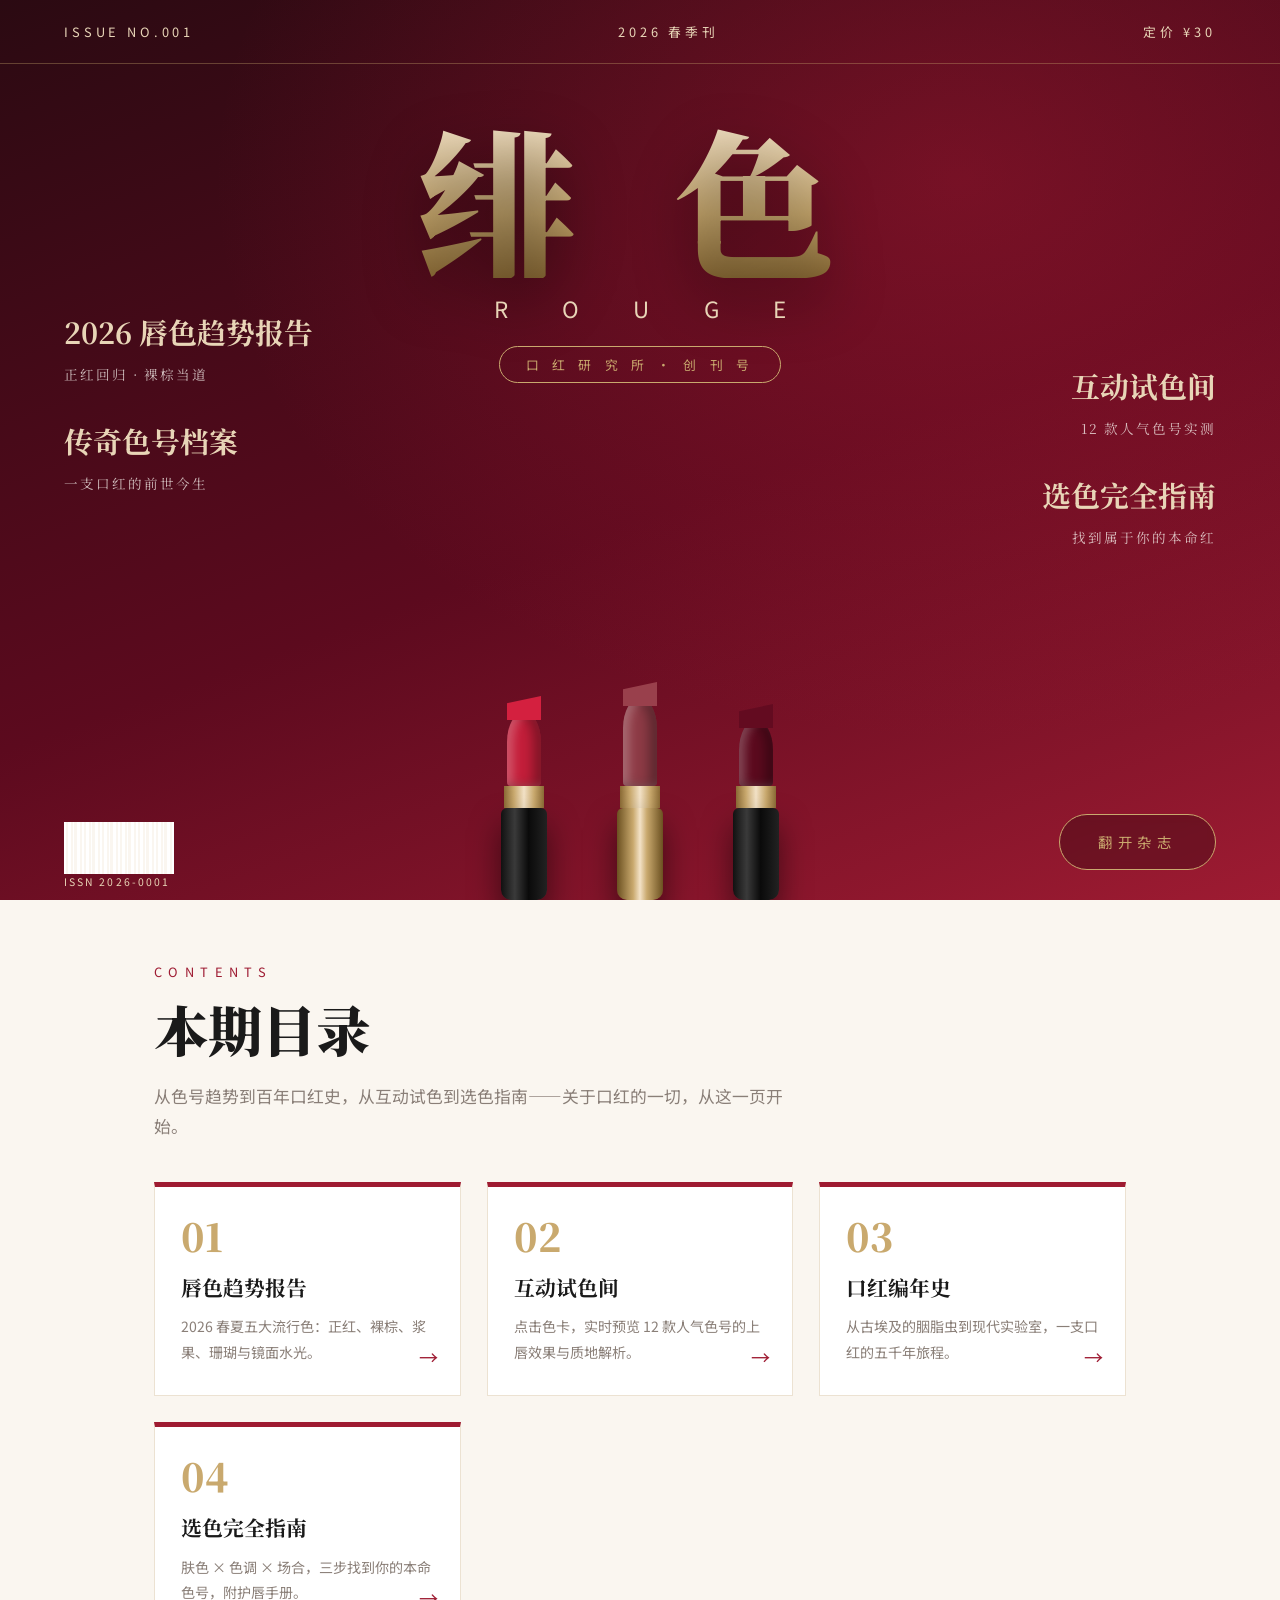
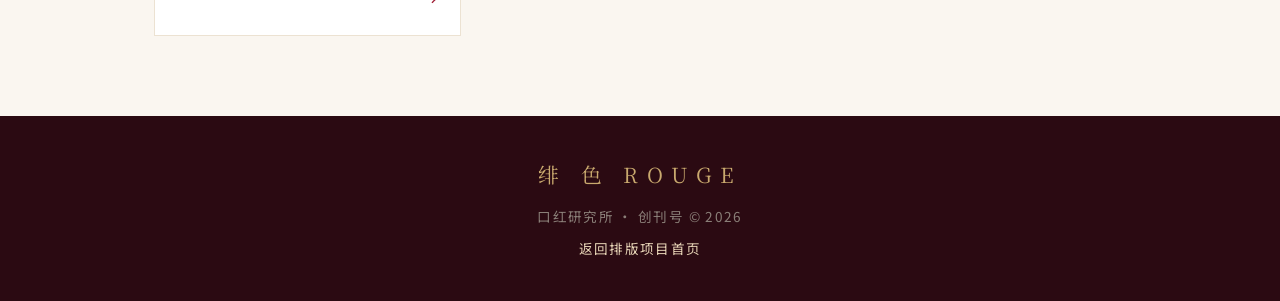
==== lipstick-magazine/index.html @ 9a745c33 "feat: 新增《绯色 ROUGE》口红杂志子项目 - index.html 杂志封面（纯 CSS 口红、条形码、封面标语）+ 目录 - pages/trends.html 2026 唇色趋势报告（色" ====
<!DOCTYPE html>
<html lang="zh-CN">
<head>
<meta charset="UTF-8">
<meta name="viewport" content="width=device-width, initial-scale=1.0">
<title>绯色 ROUGE · 口红杂志 | 创刊号</title>
<link rel="stylesheet" href="css/style.css">
<link href="https://fonts.googleapis.com/css2?family=Noto+Serif+SC:wght@400;700;900&family=Noto+Sans+SC:wght@300;400;500;700&display=swap" rel="stylesheet">
<style>
  /* ---------- 封面 ---------- */
  .cover {
    min-height: 100vh;
    background:
      radial-gradient(ellipse at 75% 20%, rgba(196,30,58,.35), transparent 55%),
      linear-gradient(160deg, #2b0a12 0%, #5c0a1e 55%, #9e1b32 100%);
    color: var(--cream);
    display: flex;
    flex-direction: column;
    position: relative;
    overflow: hidden;
  }

  .cover-top {
    display: flex;
    justify-content: space-between;
    padding: 20px 5vw;
    font-size: 0.8rem;
    letter-spacing: 0.3em;
    color: var(--gold-light);
    border-bottom: 1px solid rgba(201,169,110,.35);
  }

  .cover-title {
    text-align: center;
    padding: 6vh 5vw 0;
  }

  .cover-title h1 {
    font-family: var(--serif);
    font-size: clamp(4rem, 14vw, 10rem);
    font-weight: 900;
    letter-spacing: 0.18em;
    line-height: 1;
    background: linear-gradient(to bottom, #f3e2c7, var(--gold) 60%, #8a6a35);
    -webkit-background-clip: text;
    background-clip: text;
    -webkit-text-fill-color: transparent;
    text-shadow: 0 20px 60px rgba(0,0,0,.4);
  }

  .cover-title .en {
    letter-spacing: 1.1em;
    text-indent: 1.1em;
    color: var(--gold-light);
    font-size: clamp(0.9rem, 2.4vw, 1.4rem);
    margin-top: 10px;
  }

  .cover-title .issue {
    margin-top: 18px;
    display: inline-block;
    border: 1px solid var(--gold);
    padding: 6px 26px;
    font-size: 0.8rem;
    letter-spacing: 0.4em;
    color: var(--gold);
    border-radius: 999px;
  }

  /* CSS 口红 */
  .lipstick-stage {
    flex: 1;
    display: flex;
    align-items: flex-end;
    justify-content: center;
    gap: clamp(20px, 6vw, 70px);
    padding: 40px 5vw 0;
    min-height: 300px;
  }

  .lipstick { display: flex; flex-direction: column; align-items: center; transition: transform .4s ease; }
  .lipstick:hover { transform: translateY(-14px); }

  .bullet {
    width: 34px;
    height: 74px;
    border-radius: 17px 17px 4px 4px / 30px 30px 4px 4px;
    position: relative;
    box-shadow: inset -8px 0 12px rgba(0,0,0,.35), inset 6px 0 10px rgba(255,255,255,.25);
  }
  .bullet::after { /* 斜切膏体尖 */
    content: '';
    position: absolute;
    top: -16px; left: 0;
    width: 34px; height: 24px;
    background: inherit;
    clip-path: polygon(0 100%, 0 30%, 100% 0, 100% 100%);
    filter: brightness(1.08);
  }

  .ferrule { width: 40px; height: 22px; background: linear-gradient(to right, #8a6a35, var(--gold), #f3e2c7, var(--gold), #8a6a35); }
  .case {
    width: 46px; height: 92px;
    background: linear-gradient(to right, #111, #3a3a3a 30%, #0a0a0a 60%, #222);
    border-radius: 6px 6px 10px 10px;
    box-shadow: 0 18px 30px rgba(0,0,0,.5);
  }
  .case.gold { background: linear-gradient(to right, #6b5020, var(--gold) 35%, #f3e2c7 50%, var(--gold) 65%, #6b5020); }

  .lipstick:nth-child(2) { animation: float 5s ease-in-out infinite; }
  @keyframes float { 50% { transform: translateY(-10px); } }

  /* 封面标语（cover lines） */
  .cover-lines {
    position: absolute;
    font-family: var(--serif);
    text-align: left;
  }
  .cl-left { left: 5vw; top: 34%; }
  .cl-right { right: 5vw; top: 40%; text-align: right; }
  .cover-lines h3 { font-size: clamp(1.1rem, 2.6vw, 1.8rem); color: var(--gold-light); font-weight: 700; }
  .cover-lines p { font-size: 0.85rem; color: rgba(250,246,240,.75); letter-spacing: 0.15em; margin-top: 4px; }

  /* 条形码 */
  .barcode {
    position: absolute;
    bottom: 26px; left: 5vw;
    width: 110px; height: 52px;
    background: repeating-linear-gradient(to right,
      #fff 0 2px, transparent 2px 4px, #fff 4px 7px, transparent 7px 9px,
      #fff 9px 10px, transparent 10px 13px, #fff 13px 16px, transparent 16px 18px);
    background-color: var(--cream);
    padding: 6px;
  }
  .barcode small { position: absolute; bottom: -18px; left: 0; color: var(--gold-light); font-size: 0.65rem; letter-spacing: 0.2em; }

  .enter-btn {
    position: absolute;
    bottom: 30px; right: 5vw;
    padding: 14px 38px;
    border: 1px solid var(--gold);
    color: var(--gold);
    text-decoration: none;
    letter-spacing: 0.4em;
    font-size: 0.9rem;
    border-radius: 999px;
    transition: all .35s;
    background: rgba(0,0,0,.25);
    backdrop-filter: blur(4px);
  }
  .enter-btn:hover { background: var(--gold); color: var(--deep); box-shadow: 0 0 40px rgba(201,169,110,.5); }

  @media (max-width: 760px) {
    .cover-lines { display: none; }
  }

  /* ---------- 目录 ---------- */
  .toc { background: var(--cream); }
  .toc-grid {
    display: grid;
    grid-template-columns: repeat(auto-fit, minmax(230px, 1fr));
    gap: 26px;
    margin-top: 40px;
  }
  .toc-card {
    background: #fff;
    border: 1px solid #ece2d2;
    border-top: 5px solid var(--rouge);
    padding: 30px 26px;
    text-decoration: none;
    color: var(--ink);
    transition: transform .3s, box-shadow .3s;
    position: relative;
  }
  .toc-card:hover { transform: translateY(-8px); box-shadow: 0 16px 40px rgba(92,10,30,.15); }
  .toc-card .num {
    font-family: var(--serif);
    font-size: 2.4rem;
    font-weight: 900;
    color: var(--gold);
    line-height: 1;
  }
  .toc-card h3 { font-family: var(--serif); font-size: 1.3rem; margin: 14px 0 8px; }
  .toc-card p { font-size: 0.88rem; color: var(--grey); }
  .toc-card .arrow { position: absolute; right: 22px; bottom: 20px; color: var(--rouge); font-size: 1.2rem; }
</style>
</head>
<body>

<!-- ================= 封面 ================= -->
<section class="cover">
  <div class="cover-top">
    <span>ISSUE NO.001</span>
    <span>2026 春季刊</span>
    <span>定价 ¥30</span>
  </div>

  <div class="cover-title">
    <h1>绯 色</h1>
    <div class="en">R O U G E</div>
    <div class="issue">口 红 研 究 所 · 创 刊 号</div>
  </div>

  <div class="cover-lines cl-left">
    <h3>2026 唇色趋势报告</h3>
    <p>正红回归 · 裸棕当道</p>
    <br>
    <h3>传奇色号档案</h3>
    <p>一支口红的前世今生</p>
  </div>
  <div class="cover-lines cl-right">
    <h3>互动试色间</h3>
    <p>12 款人气色号实测</p>
    <br>
    <h3>选色完全指南</h3>
    <p>找到属于你的本命红</p>
  </div>

  <div class="lipstick-stage">
    <div class="lipstick">
      <div class="bullet" style="background:#c41e3a"></div>
      <div class="ferrule"></div>
      <div class="case"></div>
    </div>
    <div class="lipstick">
      <div class="bullet" style="background:#8e3b46; height:88px"></div>
      <div class="ferrule"></div>
      <div class="case gold"></div>
    </div>
    <div class="lipstick">
      <div class="bullet" style="background:#5c0a1e; height:66px"></div>
      <div class="ferrule"></div>
      <div class="case"></div>
    </div>
  </div>

  <div class="barcode"><small>ISSN 2026-0001</small></div>
  <a class="enter-btn" href="#toc">翻开杂志</a>
</section>

<!-- ================= 目录 ================= -->
<section class="toc page" id="toc">
  <p class="kicker">CONTENTS</p>
  <h2 class="headline">本期目录</h2>
  <p class="dek">从色号趋势到百年口红史，从互动试色到选色指南——关于口红的一切，从这一页开始。</p>

  <div class="toc-grid">
    <a class="toc-card reveal" href="pages/trends.html">
      <div class="num">01</div>
      <h3>唇色趋势报告</h3>
      <p>2026 春夏五大流行色：正红、裸棕、浆果、珊瑚与镜面水光。</p>
      <span class="arrow">→</span>
    </a>
    <a class="toc-card reveal" href="pages/swatches.html">
      <div class="num">02</div>
      <h3>互动试色间</h3>
      <p>点击色卡，实时预览 12 款人气色号的上唇效果与质地解析。</p>
      <span class="arrow">→</span>
    </a>
    <a class="toc-card reveal" href="pages/history.html">
      <div class="num">03</div>
      <h3>口红编年史</h3>
      <p>从古埃及的胭脂虫到现代实验室，一支口红的五千年旅程。</p>
      <span class="arrow">→</span>
    </a>
    <a class="toc-card reveal" href="pages/guide.html">
      <div class="num">04</div>
      <h3>选色完全指南</h3>
      <p>肤色 × 色调 × 场合，三步找到你的本命色号，附护唇手册。</p>
      <span class="arrow">→</span>
    </a>
  </div>
</section>

<footer>
  <div class="foot-logo">绯 色 ROUGE</div>
  <p>口红研究所 · 创刊号 © 2026</p>
  <p style="margin-top:8px"><a href="../index.html">返回排版项目首页</a></p>
</footer>

<script src="js/main.js"></script>
</body>
</html>
---- lipstick-magazine/css/style.css ----
/* ============================================================
   《绯色 ROUGE》口红杂志 · 全局样式
   色彩系统：绯红 / 酒红 / 鎏金 / 米白
   ============================================================ */

:root {
  --rouge: #9e1b32;
  --crimson: #c41e3a;
  --wine: #5c0a1e;
  --deep: #2b0a12;
  --gold: #c9a96e;
  --gold-light: #e8d5b7;
  --cream: #faf6f0;
  --paper: #f5efe6;
  --ink: #1a1a1a;
  --grey: #8a7f78;
  --serif: 'Noto Serif SC', 'Songti SC', serif;
  --sans: 'Noto Sans SC', -apple-system, sans-serif;
}

* { margin: 0; padding: 0; box-sizing: border-box; }

html { scroll-behavior: smooth; }

body {
  font-family: var(--sans);
  background: var(--cream);
  color: var(--ink);
  line-height: 1.8;
}

/* ---------- 顶部刊头 ---------- */
.masthead {
  background: var(--deep);
  color: var(--cream);
  padding: 14px 5vw;
  display: flex;
  justify-content: space-between;
  align-items: center;
  border-bottom: 3px solid var(--gold);
  position: sticky;
  top: 0;
  z-index: 100;
}

.masthead .logo {
  font-family: var(--serif);
  font-size: 1.5rem;
  font-weight: 900;
  letter-spacing: 0.35em;
  color: var(--gold);
  text-decoration: none;
}

.masthead .logo span { color: var(--crimson); }

.masthead nav { display: flex; gap: 28px; }

.masthead nav a {
  color: var(--cream);
  text-decoration: none;
  font-size: 0.85rem;
  letter-spacing: 0.2em;
  opacity: 0.85;
  transition: color .3s, opacity .3s;
}

.masthead nav a:hover,
.masthead nav a.active { color: var(--gold); opacity: 1; }

/* ---------- 通用版式 ---------- */
.page { max-width: 1100px; margin: 0 auto; padding: 60px 5vw 80px; }

.kicker {
  font-size: 0.8rem;
  letter-spacing: 0.5em;
  color: var(--rouge);
  text-transform: uppercase;
  margin-bottom: 12px;
}

.headline {
  font-family: var(--serif);
  font-size: clamp(2rem, 5vw, 3.4rem);
  font-weight: 900;
  line-height: 1.25;
  margin-bottom: 18px;
}

.dek {
  font-size: 1.05rem;
  color: var(--grey);
  max-width: 640px;
  margin-bottom: 40px;
}

.rule {
  border: none;
  border-top: 1px solid var(--gold);
  margin: 40px 0;
  position: relative;
}

.rule::after {
  content: '❦';
  position: absolute;
  top: -14px;
  left: 50%;
  transform: translateX(-50%);
  background: var(--cream);
  padding: 0 14px;
  color: var(--gold);
}

/* 首字下沉 */
.dropcap::first-letter {
  font-family: var(--serif);
  font-size: 3.6em;
  font-weight: 900;
  float: left;
  line-height: 0.85;
  margin: 6px 12px 0 0;
  color: var(--rouge);
}

/* 双栏正文 */
.two-col { columns: 2; column-gap: 48px; column-rule: 1px solid #e5dccd; }
.two-col p { margin-bottom: 1.2em; text-align: justify; break-inside: avoid; }

@media (max-width: 760px) { .two-col { columns: 1; } }

/* 引语 */
.pullquote {
  font-family: var(--serif);
  font-size: 1.6rem;
  font-weight: 700;
  color: var(--rouge);
  text-align: center;
  max-width: 700px;
  margin: 48px auto;
  padding: 0 24px;
  position: relative;
}

.pullquote::before,
.pullquote::after {
  content: '';
  display: block;
  width: 60px;
  height: 2px;
  background: var(--gold);
  margin: 18px auto;
}

/* ---------- 页脚 ---------- */
footer {
  background: var(--deep);
  color: var(--grey);
  text-align: center;
  padding: 40px 5vw;
  font-size: 0.85rem;
  letter-spacing: 0.1em;
}

footer .foot-logo {
  font-family: var(--serif);
  font-size: 1.3rem;
  letter-spacing: 0.4em;
  color: var(--gold);
  margin-bottom: 10px;
}

footer a { color: var(--gold-light); text-decoration: none; }
footer a:hover { color: var(--gold); }

/* ---------- 通用动效 ---------- */
.reveal {
  opacity: 0;
  transform: translateY(28px);
  transition: opacity .7s ease, transform .7s ease;
}

.reveal.visible { opacity: 1; transform: none; }
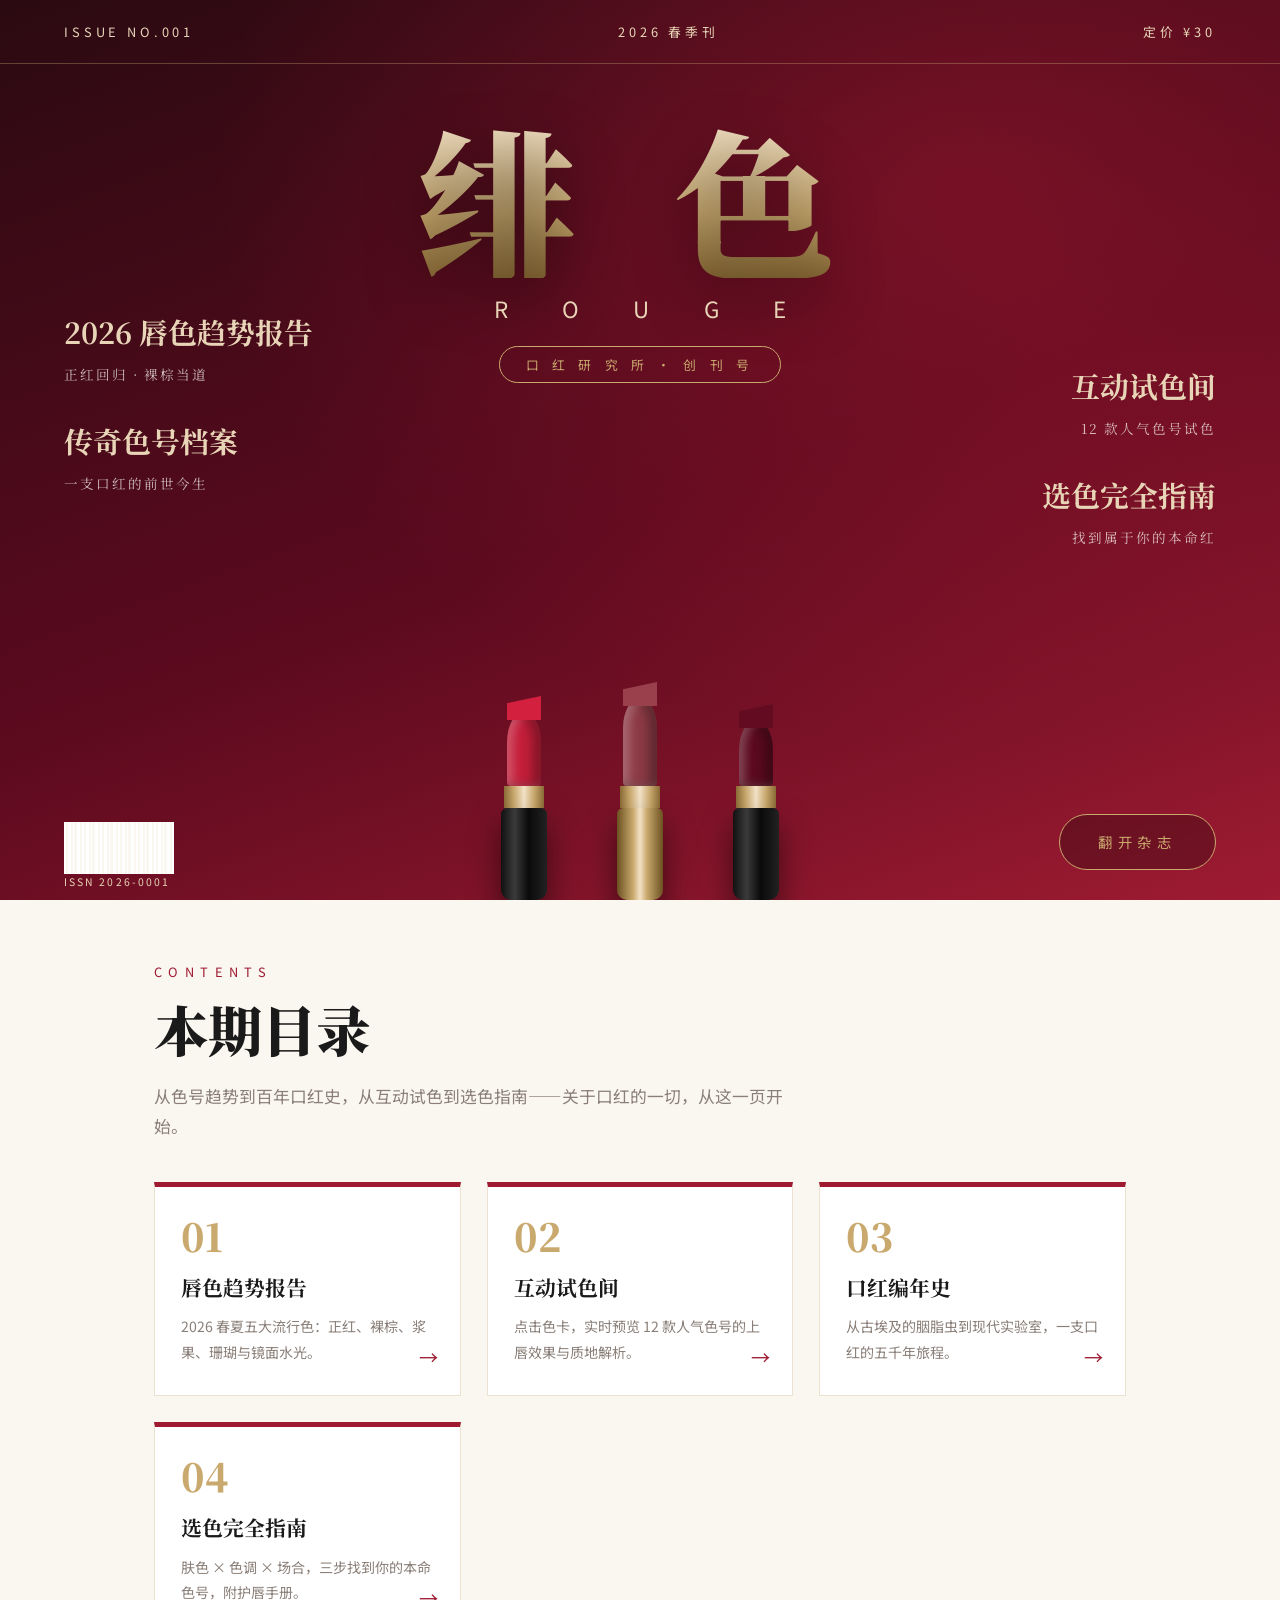
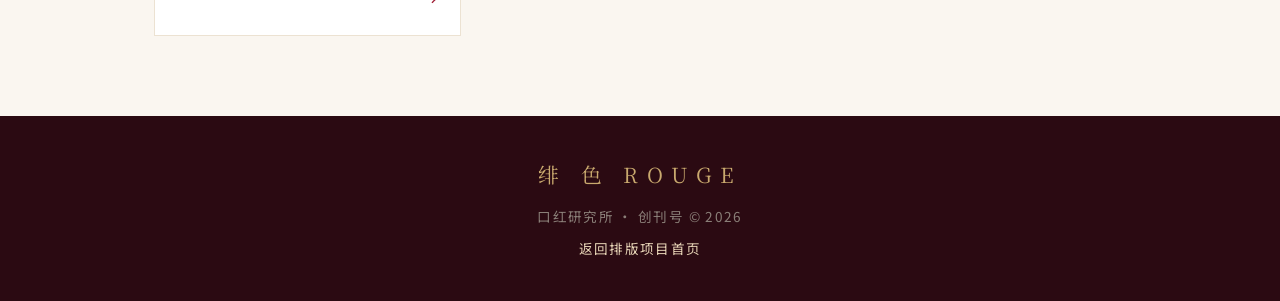
==== commit d2bb5dd3: "fix: 修复口红杂志的卡片渐显、历史年代与数据出处问题 - 目录卡、趋势卡、选色卡的 transition 补上 opacity，恢复渐显效果 - 含 .reveal 的四个页面增加 <noscri" ====
--- a/lipstick-magazine/index.html
+++ b/lipstick-magazine/index.html
@@ -169,7 +169,7 @@
     padding: 30px 26px;
     text-decoration: none;
     color: var(--ink);
-    transition: transform .3s, box-shadow .3s;
+    transition: opacity .7s ease, transform .3s, box-shadow .3s;
     position: relative;
   }
   .toc-card:hover { transform: translateY(-8px); box-shadow: 0 16px 40px rgba(92,10,30,.15); }
@@ -184,6 +184,7 @@
   .toc-card p { font-size: 0.88rem; color: var(--grey); }
   .toc-card .arrow { position: absolute; right: 22px; bottom: 20px; color: var(--rouge); font-size: 1.2rem; }
 </style>
+<noscript><style>.reveal{opacity:1;transform:none}</style></noscript>
 </head>
 <body>
 
@@ -210,7 +211,7 @@
   </div>
   <div class="cover-lines cl-right">
     <h3>互动试色间</h3>
-    <p>12 款人气色号实测</p>
+    <p>12 款人气色号试色</p>
     <br>
     <h3>选色完全指南</h3>
     <p>找到属于你的本命红</p>
--- a/lipstick-magazine/css/style.css
+++ b/lipstick-magazine/css/style.css
@@ -181,3 +181,8 @@
 }
 
 .reveal.visible { opacity: 1; transform: none; }
+
+/* 减少动态效果：系统设置“减少动态效果”时关闭过渡与动画 */
+@media (prefers-reduced-motion: reduce) {
+  *, *::before, *::after { animation: none !important; transition: none !important; scroll-behavior: auto !important; }
+}
